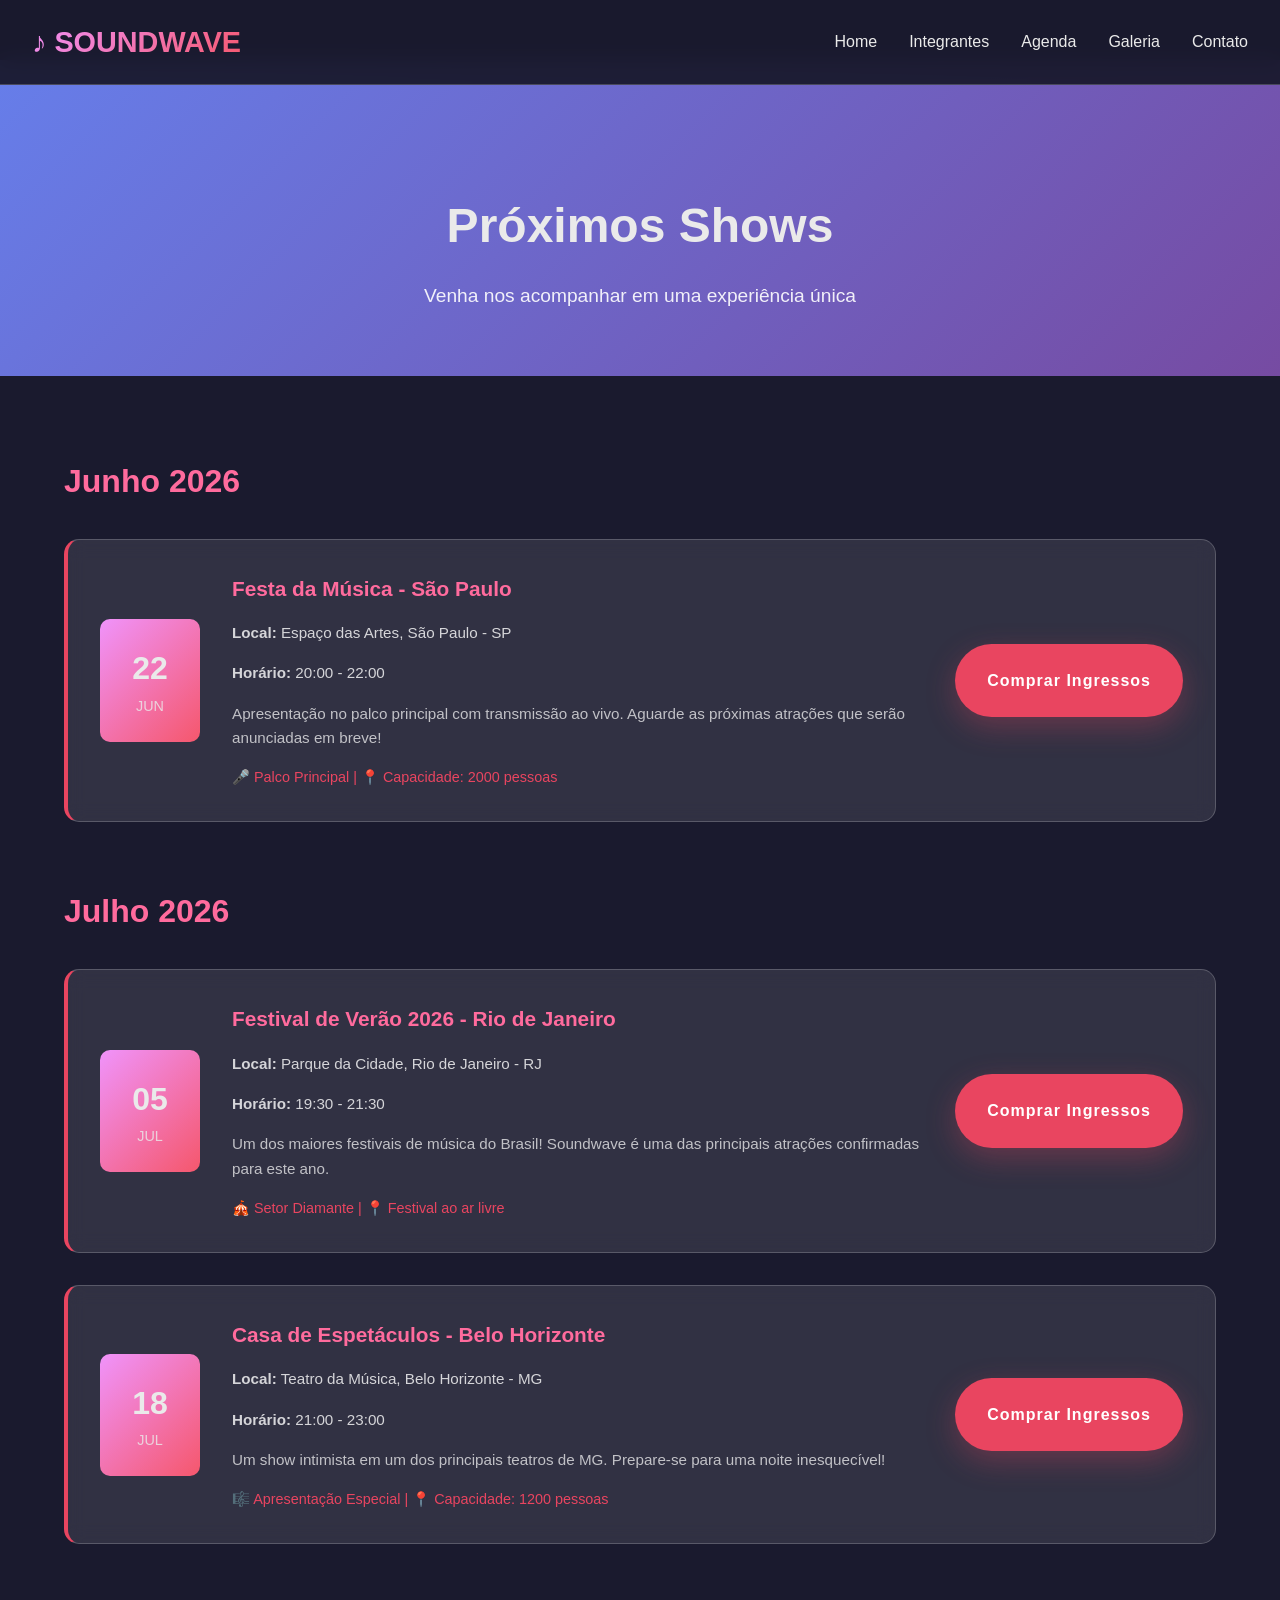
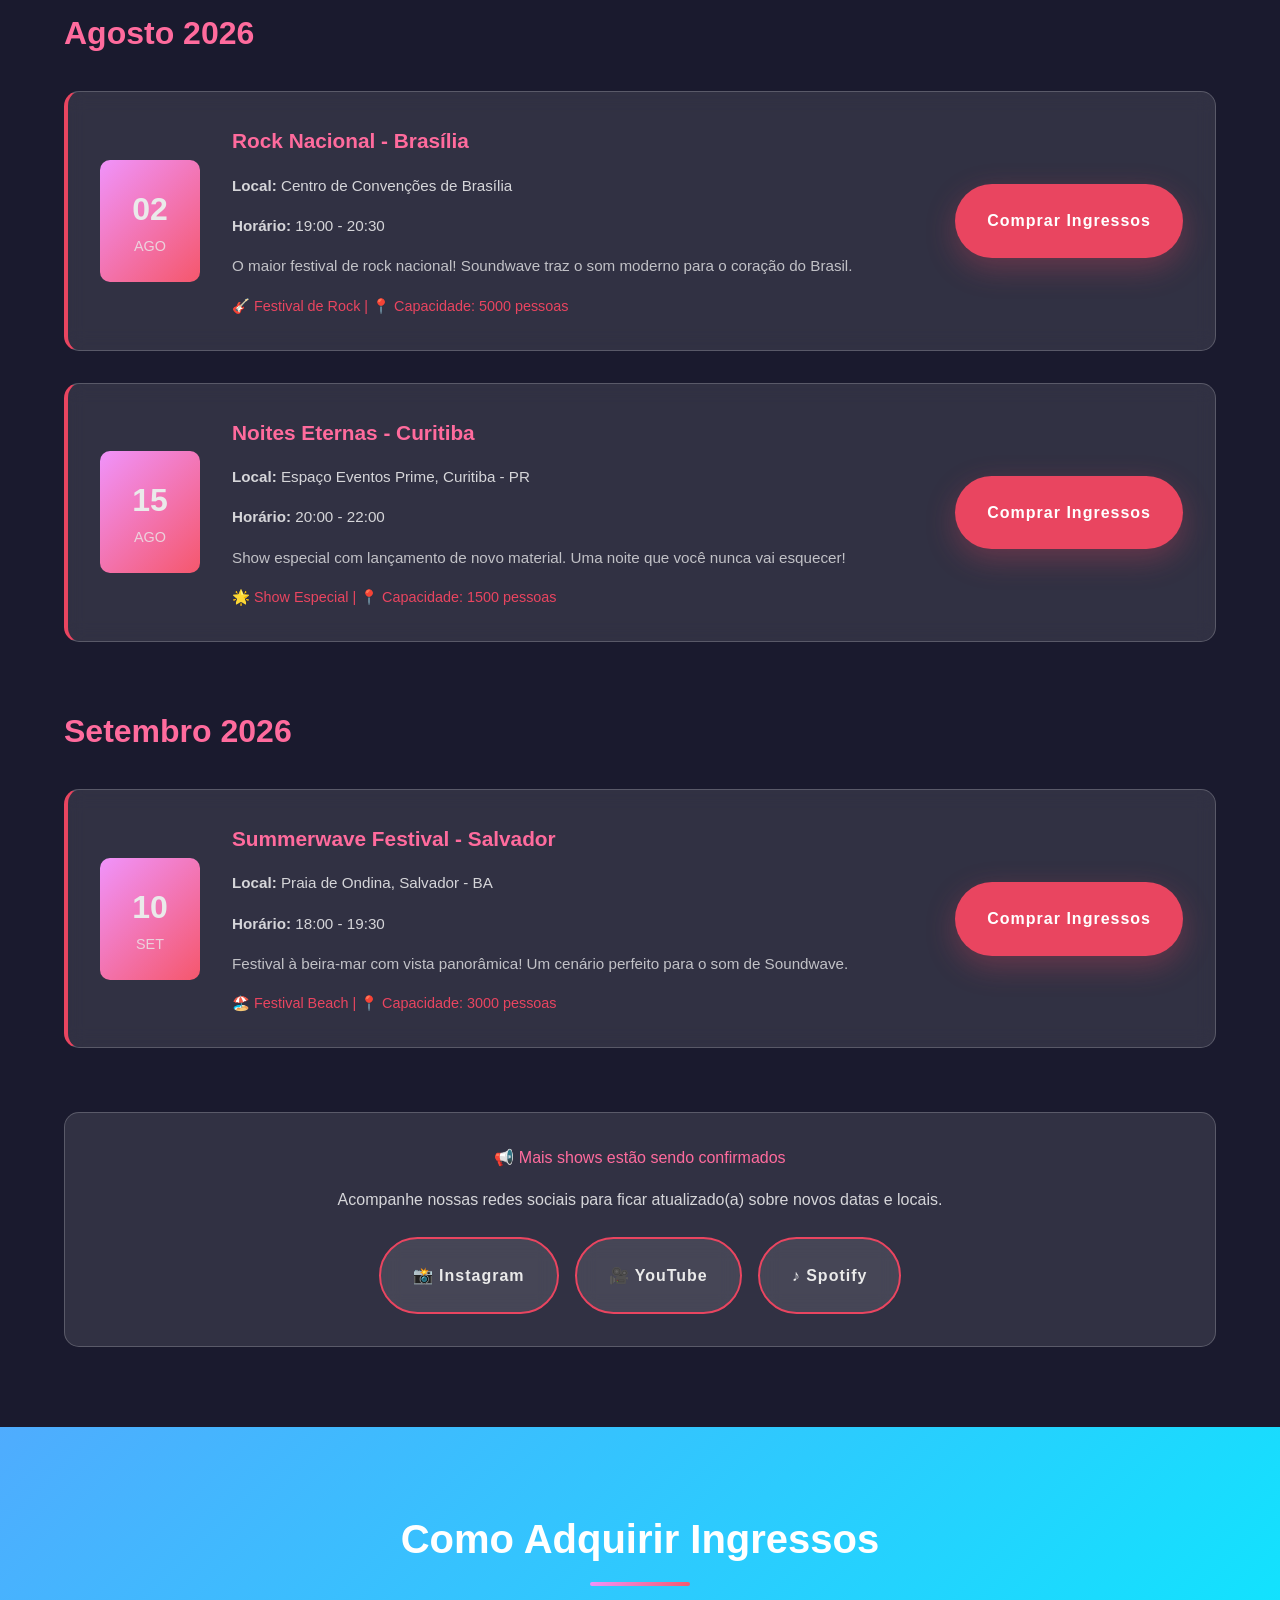
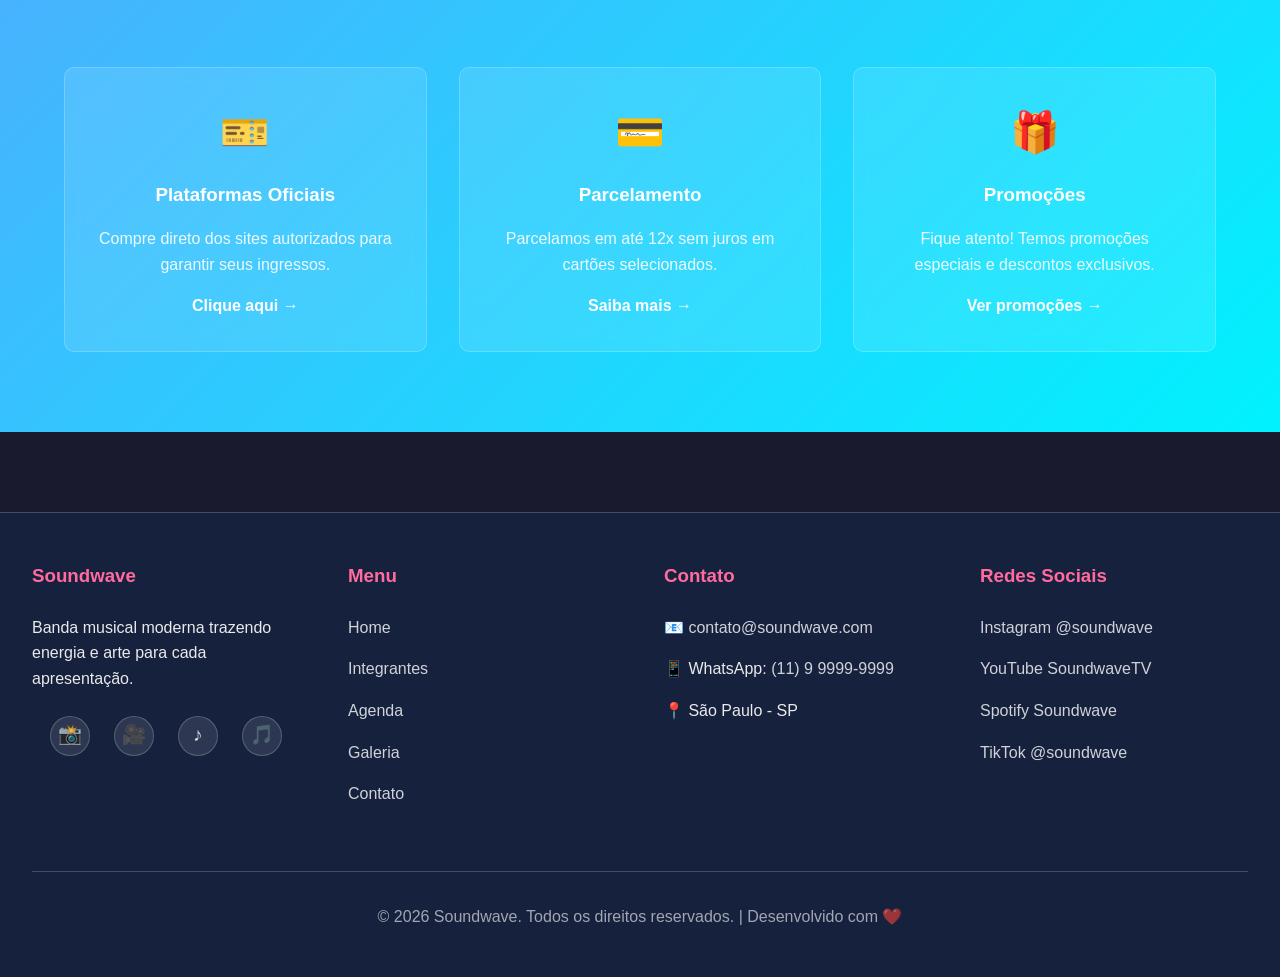
==== agenda.html @ 04a6c2c3 "Initial commit - Site Os Pampeiros" ====
<!DOCTYPE html>
<html lang="pt-BR">
<head>
  <meta charset="UTF-8">
  <meta name="viewport" content="width=device-width, initial-scale=1.0">
  <title>Agenda de Shows - Soundwave</title>
  <meta name="description" content="Confira todos os shows agendados de Soundwave. Datas, locais e ingressos disponíveis.">
  
  <link rel="stylesheet" href="css/style.css">
  <link rel="icon" type="image/x-icon" href="data:image/svg+xml,<svg xmlns='http://www.w3.org/2000/svg' viewBox='0 0 100 100'><text y='75' font-size='75'>🎵</text></svg>">
</head>
<body>
  <!-- HEADER E NAVEGAÇÃO -->
  <header>
    <div class="header-container">
      <a href="index.html" class="logo">♪ SOUNDWAVE</a>
      <button class="menu-toggle">
        <span></span>
        <span></span>
        <span></span>
      </button>
      <nav>
        <a href="index.html">Home</a>
        <a href="integrantes.html">Integrantes</a>
        <a href="agenda.html">Agenda</a>
        <a href="galeria.html">Galeria</a>
        <a href="contato.html">Contato</a>
      </nav>
    </div>
  </header>

  <!-- HERO AGENDA -->
  <section style="background: linear-gradient(135deg, #667eea 0%, #764ba2 100%); padding: 8rem 2rem 4rem; text-align: center; margin-top: 60px;">
    <div class="container">
      <h1 style="font-size: 3rem; margin-bottom: 1rem;">Próximos Shows</h1>
      <p style="font-size: 1.2rem; color: rgba(255, 255, 255, 0.9);">Venha nos acompanhar em uma experiência única</p>
    </div>
  </section>

  <!-- LISTA DE SHOWS -->
  <section style="padding: 5rem 2rem;">
    <div class="container">
      <!-- Junho -->
      <div style="margin-bottom: 4rem;">
        <h2 style="font-size: 2rem; color: var(--accent-light); margin-bottom: 2rem;">Junho 2026</h2>
        
        <div class="card event-card fade-in">
          <div class="event-date">
            <div class="day">22</div>
            <div class="month">JUN</div>
          </div>
          <div class="event-info">
            <h3>Festa da Música - São Paulo</h3>
            <p><strong>Local:</strong> Espaço das Artes, São Paulo - SP</p>
            <p><strong>Horário:</strong> 20:00 - 22:00</p>
            <p style="color: rgba(255, 255, 255, 0.7); font-size: 0.95rem;">Apresentação no palco principal com transmissão ao vivo. Aguarde as próximas atrações que serão anunciadas em breve!</p>
            <div class="event-location">
              🎤 Palco Principal | 📍 Capacidade: 2000 pessoas
            </div>
          </div>
          <a href="#" class="btn btn-primary">Comprar Ingressos</a>
        </div>
      </div>

      <!-- Julho -->
      <div style="margin-bottom: 4rem;">
        <h2 style="font-size: 2rem; color: var(--accent-light); margin-bottom: 2rem;">Julho 2026</h2>
        
        <div class="card event-card fade-in">
          <div class="event-date">
            <div class="day">05</div>
            <div class="month">JUL</div>
          </div>
          <div class="event-info">
            <h3>Festival de Verão 2026 - Rio de Janeiro</h3>
            <p><strong>Local:</strong> Parque da Cidade, Rio de Janeiro - RJ</p>
            <p><strong>Horário:</strong> 19:30 - 21:30</p>
            <p style="color: rgba(255, 255, 255, 0.7); font-size: 0.95rem;">Um dos maiores festivais de música do Brasil! Soundwave é uma das principais atrações confirmadas para este ano.</p>
            <div class="event-location">
              🎪 Setor Diamante | 📍 Festival ao ar livre
            </div>
          </div>
          <a href="#" class="btn btn-primary">Comprar Ingressos</a>
        </div>

        <div class="card event-card fade-in" style="margin-top: 1.5rem;">
          <div class="event-date">
            <div class="day">18</div>
            <div class="month">JUL</div>
          </div>
          <div class="event-info">
            <h3>Casa de Espetáculos - Belo Horizonte</h3>
            <p><strong>Local:</strong> Teatro da Música, Belo Horizonte - MG</p>
            <p><strong>Horário:</strong> 21:00 - 23:00</p>
            <p style="color: rgba(255, 255, 255, 0.7); font-size: 0.95rem;">Um show intimista em um dos principais teatros de MG. Prepare-se para uma noite inesquecível!</p>
            <div class="event-location">
              🎼 Apresentação Especial | 📍 Capacidade: 1200 pessoas
            </div>
          </div>
          <a href="#" class="btn btn-primary">Comprar Ingressos</a>
        </div>
      </div>

      <!-- Agosto -->
      <div style="margin-bottom: 4rem;">
        <h2 style="font-size: 2rem; color: var(--accent-light); margin-bottom: 2rem;">Agosto 2026</h2>
        
        <div class="card event-card fade-in">
          <div class="event-date">
            <div class="day">02</div>
            <div class="month">AGO</div>
          </div>
          <div class="event-info">
            <h3>Rock Nacional - Brasília</h3>
            <p><strong>Local:</strong> Centro de Convenções de Brasília</p>
            <p><strong>Horário:</strong> 19:00 - 20:30</p>
            <p style="color: rgba(255, 255, 255, 0.7); font-size: 0.95rem;">O maior festival de rock nacional! Soundwave traz o som moderno para o coração do Brasil.</p>
            <div class="event-location">
              🎸 Festival de Rock | 📍 Capacidade: 5000 pessoas
            </div>
          </div>
          <a href="#" class="btn btn-primary">Comprar Ingressos</a>
        </div>

        <div class="card event-card fade-in" style="margin-top: 1.5rem;">
          <div class="event-date">
            <div class="day">15</div>
            <div class="month">AGO</div>
          </div>
          <div class="event-info">
            <h3>Noites Eternas - Curitiba</h3>
            <p><strong>Local:</strong> Espaço Eventos Prime, Curitiba - PR</p>
            <p><strong>Horário:</strong> 20:00 - 22:00</p>
            <p style="color: rgba(255, 255, 255, 0.7); font-size: 0.95rem;">Show especial com lançamento de novo material. Uma noite que você nunca vai esquecer!</p>
            <div class="event-location">
              🌟 Show Especial | 📍 Capacidade: 1500 pessoas
            </div>
          </div>
          <a href="#" class="btn btn-primary">Comprar Ingressos</a>
        </div>
      </div>

      <!-- Setembro -->
      <div style="margin-bottom: 4rem;">
        <h2 style="font-size: 2rem; color: var(--accent-light); margin-bottom: 2rem;">Setembro 2026</h2>
        
        <div class="card event-card fade-in">
          <div class="event-date">
            <div class="day">10</div>
            <div class="month">SET</div>
          </div>
          <div class="event-info">
            <h3>Summerwave Festival - Salvador</h3>
            <p><strong>Local:</strong> Praia de Ondina, Salvador - BA</p>
            <p><strong>Horário:</strong> 18:00 - 19:30</p>
            <p style="color: rgba(255, 255, 255, 0.7); font-size: 0.95rem;">Festival à beira-mar com vista panorâmica! Um cenário perfeito para o som de Soundwave.</p>
            <div class="event-location">
              🏖️ Festival Beach | 📍 Capacidade: 3000 pessoas
            </div>
          </div>
          <a href="#" class="btn btn-primary">Comprar Ingressos</a>
        </div>
      </div>

      <!-- Observação -->
      <div style="background: var(--glass-bg); border: 1px solid var(--glass-border); border-radius: 15px; padding: 2rem; margin-top: 3rem; text-align: center;">
        <p style="color: var(--accent-light); margin-bottom: 1rem;">📢 Mais shows estão sendo confirmados</p>
        <p style="color: rgba(255, 255, 255, 0.8);">Acompanhe nossas redes sociais para ficar atualizado(a) sobre novos datas e locais.</p>
        <div style="margin-top: 1.5rem; display: flex; gap: 1rem; justify-content: center; flex-wrap: wrap;">
          <a href="#" class="btn btn-secondary">📸 Instagram</a>
          <a href="#" class="btn btn-secondary">🎥 YouTube</a>
          <a href="#" class="btn btn-secondary">♪ Spotify</a>
        </div>
      </div>
    </div>
  </section>

  <!-- SEÇÃO DE INGRESSO -->
  <section style="background: linear-gradient(135deg, #4facfe 0%, #00f2fe 100%); padding: 5rem 2rem;">
    <div class="container">
      <h2 class="section-title" style="color: white;">Como Adquirir Ingressos</h2>
      
      <div style="display: grid; grid-template-columns: repeat(auto-fit, minmax(250px, 1fr)); gap: 2rem; margin-top: 3rem;">
        <div style="background: rgba(255, 255, 255, 0.1); backdrop-filter: blur(10px); border-radius: 10px; padding: 2rem; text-align: center; border: 1px solid rgba(255, 255, 255, 0.2);">
          <div style="font-size: 2.5rem; margin-bottom: 1rem;">🎫</div>
          <h3 style="color: white; margin-bottom: 1rem;">Plataformas Oficiais</h3>
          <p style="color: rgba(255, 255, 255, 0.9); margin-bottom: 1rem;">Compre direto dos sites autorizados para garantir seus ingressos.</p>
          <a href="#" style="color: white; text-decoration: none; font-weight: 600;">Clique aqui →</a>
        </div>
        
        <div style="background: rgba(255, 255, 255, 0.1); backdrop-filter: blur(10px); border-radius: 10px; padding: 2rem; text-align: center; border: 1px solid rgba(255, 255, 255, 0.2);">
          <div style="font-size: 2.5rem; margin-bottom: 1rem;">💳</div>
          <h3 style="color: white; margin-bottom: 1rem;">Parcelamento</h3>
          <p style="color: rgba(255, 255, 255, 0.9); margin-bottom: 1rem;">Parcelamos em até 12x sem juros em cartões selecionados.</p>
          <a href="#" style="color: white; text-decoration: none; font-weight: 600;">Saiba mais →</a>
        </div>
        
        <div style="background: rgba(255, 255, 255, 0.1); backdrop-filter: blur(10px); border-radius: 10px; padding: 2rem; text-align: center; border: 1px solid rgba(255, 255, 255, 0.2);">
          <div style="font-size: 2.5rem; margin-bottom: 1rem;">🎁</div>
          <h3 style="color: white; margin-bottom: 1rem;">Promoções</h3>
          <p style="color: rgba(255, 255, 255, 0.9); margin-bottom: 1rem;">Fique atento! Temos promoções especiais e descontos exclusivos.</p>
          <a href="#" style="color: white; text-decoration: none; font-weight: 600;">Ver promoções →</a>
        </div>
      </div>
    </div>
  </section>

  <!-- RODAPÉ -->
  <footer>
    <div class="footer-content">
      <div class="footer-section">
        <h3>Soundwave</h3>
        <p>Banda musical moderna trazendo energia e arte para cada apresentação.</p>
        <div class="social-links" style="margin-top: 1.5rem;">
          <a href="#" title="Instagram">📸</a>
          <a href="#" title="YouTube">🎥</a>
          <a href="#" title="Spotify">♪</a>
          <a href="#" title="TikTok">🎵</a>
        </div>
      </div>
      
      <div class="footer-section">
        <h3>Menu</h3>
        <ul>
          <li><a href="index.html">Home</a></li>
          <li><a href="integrantes.html">Integrantes</a></li>
          <li><a href="agenda.html">Agenda</a></li>
          <li><a href="galeria.html">Galeria</a></li>
          <li><a href="contato.html">Contato</a></li>
        </ul>
      </div>
      
      <div class="footer-section">
        <h3>Contato</h3>
        <ul>
          <li>📧 <a href="mailto:contato@soundwave.com">contato@soundwave.com</a></li>
          <li>📱 WhatsApp: <a href="https://wa.me/5511999999999">(11) 9 9999-9999</a></li>
          <li>📍 São Paulo - SP</li>
        </ul>
      </div>
      
      <div class="footer-section">
        <h3>Redes Sociais</h3>
        <ul>
          <li><a href="#">Instagram @soundwave</a></li>
          <li><a href="#">YouTube SoundwaveTV</a></li>
          <li><a href="#">Spotify Soundwave</a></li>
          <li><a href="#">TikTok @soundwave</a></li>
        </ul>
      </div>
    </div>
    
    <div class="footer-bottom">
      <p>&copy; 2026 Soundwave. Todos os direitos reservados. | Desenvolvido com ❤️</p>
    </div>
  </footer>

  <!-- Botão Voltar ao Topo -->
  <button class="scroll-top">↑</button>

  <script src="js/script.js"></script>
</body>
</html>
---- css/style.css ----
/* ===================================
   VARIÁVEIS E ESTILOS GLOBAIS
   =================================== */

:root {
  /* Cores */
  --primary: #1a1a2e;
  --secondary: #16213e;
  --accent: #e94560;
  --accent-light: #ff6b9d;
  --text-light: #eaeaea;
  --text-dark: #1a1a2e;
  --glass-bg: rgba(255, 255, 255, 0.1);
  --glass-border: rgba(255, 255, 255, 0.2);
  --gradient-1: linear-gradient(135deg, #667eea 0%, #764ba2 100%);
  --gradient-2: linear-gradient(135deg, #f093fb 0%, #f5576c 100%);
  --gradient-3: linear-gradient(135deg, #4facfe 0%, #00f2fe 100%);
  
  /* Tipografia */
  --font-primary: 'Segoe UI', Tahoma, Geneva, Verdana, sans-serif;
  --font-secondary: 'Georgia', serif;
  
  /* Espaçamentos */
  --space-xs: 0.5rem;
  --space-sm: 1rem;
  --space-md: 1.5rem;
  --space-lg: 2rem;
  --space-xl: 3rem;
  --space-xxl: 5rem;
  
  /* Transições */
  --transition-fast: 0.2s ease;
  --transition-normal: 0.3s ease;
  --transition-slow: 0.5s ease;
}

* {
  margin: 0;
  padding: 0;
  box-sizing: border-box;
}

html {
  scroll-behavior: smooth;
}

body {
  font-family: var(--font-primary);
  background-color: var(--primary);
  color: var(--text-light);
  line-height: 1.6;
  overflow-x: hidden;
}

/* ===================================
   HEADER E NAVEGAÇÃO
   =================================== */

header {
  position: fixed;
  top: 0;
  left: 0;
  right: 0;
  z-index: 1000;
  background: rgba(26, 26, 46, 0.95);
  backdrop-filter: blur(10px);
  border-bottom: 1px solid var(--glass-border);
  padding: 1.2rem var(--space-lg);
  transition: all var(--transition-normal);
}

header.scrolled {
  background: rgba(26, 26, 46, 0.98);
  padding: 0.8rem var(--space-lg);
  box-shadow: 0 10px 40px rgba(0, 0, 0, 0.3);
}

.header-container {
  max-width: 1400px;
  margin: 0 auto;
  display: flex;
  justify-content: space-between;
  align-items: center;
}

.logo {
  font-size: 1.8rem;
  font-weight: bold;
  background: var(--gradient-2);
  -webkit-background-clip: text;
  -webkit-text-fill-color: transparent;
  background-clip: text;
  text-decoration: none;
  transition: transform var(--transition-normal);
}

.logo:hover {
  transform: scale(1.05);
}

nav {
  display: flex;
  gap: var(--space-lg);
}

nav a {
  color: var(--text-light);
  text-decoration: none;
  font-weight: 500;
  transition: color var(--transition-normal);
  position: relative;
}

nav a::after {
  content: '';
  position: absolute;
  bottom: -5px;
  left: 0;
  width: 0;
  height: 2px;
  background: var(--accent);
  transition: width var(--transition-normal);
}

nav a:hover::after {
  width: 100%;
}

nav a:hover {
  color: var(--accent-light);
}

/* Menu Mobile */
.menu-toggle {
  display: none;
  background: none;
  border: none;
  color: var(--text-light);
  font-size: 1.5rem;
  cursor: pointer;
  flex-direction: column;
  gap: 5px;
}

.menu-toggle span {
  width: 25px;
  height: 3px;
  background: var(--text-light);
  border-radius: 2px;
  transition: all var(--transition-fast);
}

.menu-toggle.active span:nth-child(1) {
  transform: rotate(45deg) translate(10px, 10px);
}

.menu-toggle.active span:nth-child(2) {
  opacity: 0;
}

.menu-toggle.active span:nth-child(3) {
  transform: rotate(-45deg) translate(7px, -7px);
}

/* ===================================
   SEÇÕES PRINCIPAIS
   =================================== */

section {
  padding: var(--space-xxl) var(--space-lg);
  max-width: 1400px;
  margin: 0 auto;
}

/* Hero */
.hero {
  height: 100vh;
  display: flex;
  flex-direction: column;
  justify-content: center;
  align-items: center;
  text-align: center;
  background: var(--gradient-1);
  background-attachment: fixed;
  position: relative;
  overflow: hidden;
  margin-top: 0;
  padding: 0;
}

.hero::before {
  content: '';
  position: absolute;
  top: 0;
  left: 0;
  right: 0;
  bottom: 0;
  background: rgba(26, 26, 46, 0.4);
  z-index: 1;
}

.hero-content {
  position: relative;
  z-index: 2;
  animation: fadeInUp 1s ease-out;
}

.hero h1 {
  font-size: clamp(3rem, 10vw, 5rem);
  font-weight: 900;
  margin-bottom: var(--space-md);
  letter-spacing: 2px;
  animation: slideDown 0.8s ease-out;
}

.hero p {
  font-size: clamp(1.2rem, 3vw, 1.8rem);
  margin-bottom: var(--space-xl);
  color: var(--text-light);
  animation: slideUp 0.8s ease-out 0.2s both;
  font-weight: 300;
  letter-spacing: 1px;
}

.hero-buttons {
  display: flex;
  gap: var(--space-md);
  justify-content: center;
  flex-wrap: wrap;
  animation: fadeIn 1s ease-out 0.4s both;
}

.btn {
  padding: var(--space-md) var(--space-lg);
  border: none;
  border-radius: 50px;
  font-size: 1rem;
  font-weight: 600;
  cursor: pointer;
  transition: all var(--transition-normal);
  text-decoration: none;
  display: inline-block;
  letter-spacing: 1px;
  position: relative;
  overflow: hidden;
}

.btn-primary {
  background: var(--accent);
  color: white;
  box-shadow: 0 10px 30px rgba(233, 69, 96, 0.3);
}

.btn-primary:hover {
  background: var(--accent-light);
  transform: translateY(-3px);
  box-shadow: 0 15px 40px rgba(233, 69, 96, 0.4);
}

.btn-secondary {
  background: rgba(255, 255, 255, 0.1);
  color: var(--text-light);
  border: 2px solid var(--accent);
  backdrop-filter: blur(10px);
}

.btn-secondary:hover {
  background: var(--accent);
  color: white;
  transform: translateY(-3px);
}

.btn-ghost {
  background: transparent;
  color: var(--text-light);
  border: 2px solid var(--text-light);
}

.btn-ghost:hover {
  background: var(--text-light);
  color: var(--primary);
}

/* Scroll Down Indicator */
.scroll-indicator {
  position: absolute;
  bottom: 30px;
  left: 50%;
  transform: translateX(-50%);
  animation: bounce 2s infinite;
}

.scroll-indicator svg {
  width: 24px;
  height: 24px;
  stroke: var(--text-light);
  fill: none;
}

@keyframes bounce {
  0%, 20%, 50%, 80%, 100% {
    transform: translateX(-50%) translateY(0);
  }
  40% {
    transform: translateX(-50%) translateY(-10px);
  }
  60% {
    transform: translateX(-50%) translateY(-5px);
  }
}

/* ===================================
   CARDS E COMPONENTES
   =================================== */

.card {
  background: var(--glass-bg);
  backdrop-filter: blur(10px);
  border: 1px solid var(--glass-border);
  border-radius: 15px;
  padding: var(--space-lg);
  transition: all var(--transition-normal);
  animation: fadeInUp 0.6s ease-out;
}

.card:hover {
  transform: translateY(-10px);
  background: rgba(255, 255, 255, 0.15);
  border-color: var(--accent);
  box-shadow: 0 20px 50px rgba(233, 69, 96, 0.2);
}

.card-image {
  width: 100%;
  height: 250px;
  background: linear-gradient(135deg, #667eea 0%, #764ba2 100%);
  border-radius: 10px;
  margin-bottom: var(--space-md);
  display: flex;
  align-items: center;
  justify-content: center;
  color: rgba(255, 255, 255, 0.5);
  font-size: 3rem;
}

.card h3 {
  font-size: 1.3rem;
  margin-bottom: var(--space-sm);
  color: var(--accent-light);
}

.card p {
  color: rgba(255, 255, 255, 0.8);
  font-size: 0.95rem;
}

/* Grid */
.grid {
  display: grid;
  grid-template-columns: repeat(auto-fit, minmax(300px, 1fr));
  gap: var(--space-lg);
  margin-top: var(--space-xl);
}

/* ===================================
   SEÇÕES ESPECÍFICAS
   =================================== */

.section-title {
  font-size: 2.5rem;
  font-weight: bold;
  text-align: center;
  margin-bottom: var(--space-xl);
  position: relative;
  display: inline-block;
  width: 100%;
}

.section-title::after {
  content: '';
  position: absolute;
  bottom: -15px;
  left: 50%;
  transform: translateX(-50%);
  width: 100px;
  height: 4px;
  background: var(--gradient-2);
  border-radius: 2px;
}

.section-subtitle {
  color: var(--accent);
  font-size: 0.9rem;
  letter-spacing: 2px;
  text-transform: uppercase;
  margin-bottom: var(--space-md);
  text-align: center;
}

/* Integrantes */
.member-card {
  text-align: center;
}

.member-image {
  width: 200px;
  height: 250px;
  background: var(--gradient-2);
  border-radius: 10px;
  margin: 0 auto var(--space-md);
  display: flex;
  align-items: center;
  justify-content: center;
  color: rgba(255, 255, 255, 0.3);
  font-size: 4rem;
  overflow: hidden;
  transition: transform var(--transition-normal);
}

.member-card:hover .member-image {
  transform: scale(1.05);
}

.member-name {
  font-size: 1.5rem;
  color: var(--accent-light);
  margin-bottom: var(--space-sm);
}

.member-instrument {
  color: var(--accent);
  font-size: 0.9rem;
  text-transform: uppercase;
  letter-spacing: 1px;
  margin-bottom: var(--space-md);
}

.member-bio {
  color: rgba(255, 255, 255, 0.8);
  font-size: 0.95rem;
  line-height: 1.6;
  margin-bottom: var(--space-md);
}

.social-links {
  display: flex;
  gap: var(--space-md);
  justify-content: center;
}

.social-links a {
  width: 40px;
  height: 40px;
  background: var(--glass-bg);
  border: 1px solid var(--glass-border);
  border-radius: 50%;
  display: flex;
  align-items: center;
  justify-content: center;
  color: var(--accent-light);
  text-decoration: none;
  transition: all var(--transition-normal);
  font-size: 1.2rem;
}

.social-links a:hover {
  background: var(--accent);
  border-color: var(--accent);
  transform: translateY(-5px);
}

/* Agenda */
.event-card {
  display: flex;
  gap: var(--space-lg);
  align-items: center;
  border-left: 4px solid var(--accent);
  padding-left: var(--space-lg);
  margin-bottom: var(--space-lg);
}

.event-date {
  background: var(--gradient-2);
  padding: var(--space-md);
  border-radius: 10px;
  text-align: center;
  min-width: 100px;
}

.event-date .day {
  font-size: 2rem;
  font-weight: bold;
}

.event-date .month {
  font-size: 0.9rem;
  text-transform: uppercase;
  opacity: 0.8;
}

.event-info {
  flex: 1;
}

.event-info h3 {
  color: var(--accent-light);
  margin-bottom: var(--space-sm);
}

.event-info p {
  color: rgba(255, 255, 255, 0.8);
  margin-bottom: var(--space-sm);
}

.event-location {
  display: flex;
  align-items: center;
  gap: var(--space-sm);
  color: var(--accent);
  font-size: 0.9rem;
}

/* Galeria */
.gallery-grid {
  display: grid;
  grid-template-columns: repeat(auto-fit, minmax(250px, 1fr));
  gap: var(--space-md);
  margin-top: var(--space-xl);
}

.gallery-item {
  aspect-ratio: 1;
  background: linear-gradient(135deg, #667eea 0%, #764ba2 100%);
  border-radius: 10px;
  cursor: pointer;
  overflow: hidden;
  position: relative;
  transition: all var(--transition-normal);
  display: flex;
  align-items: center;
  justify-content: center;
  color: rgba(255, 255, 255, 0.4);
  font-size: 3rem;
}

.gallery-item:hover {
  transform: scale(1.05);
  box-shadow: 0 15px 40px rgba(233, 69, 96, 0.3);
}

.gallery-item::after {
  content: '🔍';
  position: absolute;
  font-size: 2rem;
  opacity: 0;
  transition: opacity var(--transition-normal);
}

.gallery-item:hover::after {
  opacity: 1;
}

/* Formulário */
.form-group {
  margin-bottom: var(--space-lg);
}

.form-group label {
  display: block;
  margin-bottom: var(--space-sm);
  color: var(--accent-light);
  font-weight: 500;
}

.form-group input,
.form-group textarea {
  width: 100%;
  padding: var(--space-md);
  background: var(--glass-bg);
  border: 1px solid var(--glass-border);
  border-radius: 8px;
  color: var(--text-light);
  font-family: var(--font-primary);
  transition: all var(--transition-normal);
  resize: vertical;
}

.form-group input:focus,
.form-group textarea:focus {
  outline: none;
  background: rgba(255, 255, 255, 0.15);
  border-color: var(--accent);
  box-shadow: 0 0 20px rgba(233, 69, 96, 0.2);
}

.form-group textarea {
  min-height: 150px;
}

.contact-info {
  display: grid;
  grid-template-columns: repeat(auto-fit, minmax(250px, 1fr));
  gap: var(--space-lg);
  margin-bottom: var(--space-xl);
}

.contact-item {
  background: var(--glass-bg);
  border: 1px solid var(--glass-border);
  padding: var(--space-lg);
  border-radius: 10px;
  text-align: center;
}

.contact-item-icon {
  font-size: 2.5rem;
  margin-bottom: var(--space-md);
}

.contact-item h3 {
  color: var(--accent-light);
  margin-bottom: var(--space-sm);
}

.contact-item a {
  color: var(--accent);
  text-decoration: none;
  transition: color var(--transition-normal);
}

.contact-item a:hover {
  color: var(--accent-light);
}

/* Rodapé */
footer {
  background: var(--secondary);
  border-top: 1px solid var(--glass-border);
  padding: var(--space-xl) var(--space-lg);
  margin-top: var(--space-xxl);
}

.footer-content {
  max-width: 1400px;
  margin: 0 auto;
  display: grid;
  grid-template-columns: repeat(auto-fit, minmax(250px, 1fr));
  gap: var(--space-xl);
  margin-bottom: var(--space-xl);
}

.footer-section h3 {
  color: var(--accent-light);
  margin-bottom: var(--space-md);
}

.footer-section ul {
  list-style: none;
}

.footer-section ul li {
  margin-bottom: var(--space-sm);
}

.footer-section a {
  color: rgba(255, 255, 255, 0.8);
  text-decoration: none;
  transition: color var(--transition-normal);
}

.footer-section a:hover {
  color: var(--accent);
}

.footer-bottom {
  text-align: center;
  padding-top: var(--space-lg);
  border-top: 1px solid var(--glass-border);
  color: rgba(255, 255, 255, 0.6);
}

/* ===================================
   ANIMAÇÕES
   =================================== */

@keyframes fadeIn {
  from {
    opacity: 0;
  }
  to {
    opacity: 1;
  }
}

@keyframes fadeInUp {
  from {
    opacity: 0;
    transform: translateY(30px);
  }
  to {
    opacity: 1;
    transform: translateY(0);
  }
}

@keyframes slideDown {
  from {
    opacity: 0;
    transform: translateY(-30px);
  }
  to {
    opacity: 1;
    transform: translateY(0);
  }
}

@keyframes slideUp {
  from {
    opacity: 0;
    transform: translateY(30px);
  }
  to {
    opacity: 1;
    transform: translateY(0);
  }
}

/* Animação ao rolar */
.fade-in {
  animation: fadeInUp 0.6s ease-out forwards;
  opacity: 0;
}

/* ===================================
   RESPONSIVIDADE
   =================================== */

@media (max-width: 768px) {
  :root {
    --space-xl: 2rem;
    --space-xxl: 3rem;
  }

  header {
    padding: 1rem var(--space-md);
  }

  .menu-toggle {
    display: flex;
  }

  nav {
    position: fixed;
    top: 60px;
    left: 0;
    right: 0;
    flex-direction: column;
    background: rgba(26, 26, 46, 0.98);
    backdrop-filter: blur(10px);
    padding: var(--space-lg);
    gap: var(--space-md);
    max-height: 0;
    overflow: hidden;
    transition: max-height var(--transition-normal);
  }

  nav.active {
    max-height: 500px;
  }

  nav a {
    padding: var(--space-md) 0;
    border-bottom: 1px solid var(--glass-border);
  }

  nav a::after {
    display: none;
  }

  section {
    padding: var(--space-xl) var(--space-md);
  }

  .hero h1 {
    letter-spacing: 1px;
  }

  .hero-buttons {
    flex-direction: column;
    align-items: center;
  }

  .btn {
    width: 100%;
    max-width: 300px;
  }

  .section-title {
    font-size: 1.8rem;
  }

  .grid {
    grid-template-columns: 1fr;
  }

  .event-card {
    flex-direction: column;
    border-left: none;
    border-top: 4px solid var(--accent);
    padding-left: 0;
    padding-top: var(--space-lg);
  }

  .event-date {
    width: 100%;
  }

  .gallery-grid {
    grid-template-columns: repeat(2, 1fr);
    gap: var(--space-sm);
  }

  .footer-content {
    grid-template-columns: 1fr;
  }

  .member-card .social-links {
    flex-wrap: wrap;
  }
}

@media (max-width: 480px) {
  :root {
    --space-lg: 1.2rem;
    --space-md: 1rem;
  }

  .hero h1 {
    font-size: 2rem;
  }

  .hero p {
    font-size: 1rem;
  }

  .section-title {
    font-size: 1.5rem;
  }

  .card {
    padding: var(--space-md);
  }

  .gallery-grid {
    grid-template-columns: 1fr;
  }

  .contact-info {
    grid-template-columns: 1fr;
  }

  .header-container {
    padding: 0;
  }

  nav {
    top: 50px;
  }
}

/* ===================================
   UTILITÁRIOS
   =================================== */

.container {
  max-width: 1400px;
  margin: 0 auto;
  padding: 0 var(--space-lg);
}

.text-center {
  text-align: center;
}

.mt {
  margin-top: var(--space-xl);
}

.hidden {
  display: none !important;
}

.scroll-top {
  position: fixed;
  bottom: 30px;
  right: 30px;
  width: 50px;
  height: 50px;
  background: var(--accent);
  border: none;
  border-radius: 50%;
  color: white;
  font-size: 1.5rem;
  cursor: pointer;
  display: none;
  align-items: center;
  justify-content: center;
  z-index: 900;
  transition: all var(--transition-normal);
}

.scroll-top.visible {
  display: flex;
}

.scroll-top:hover {
  background: var(--accent-light);
  transform: translateY(-5px);
}
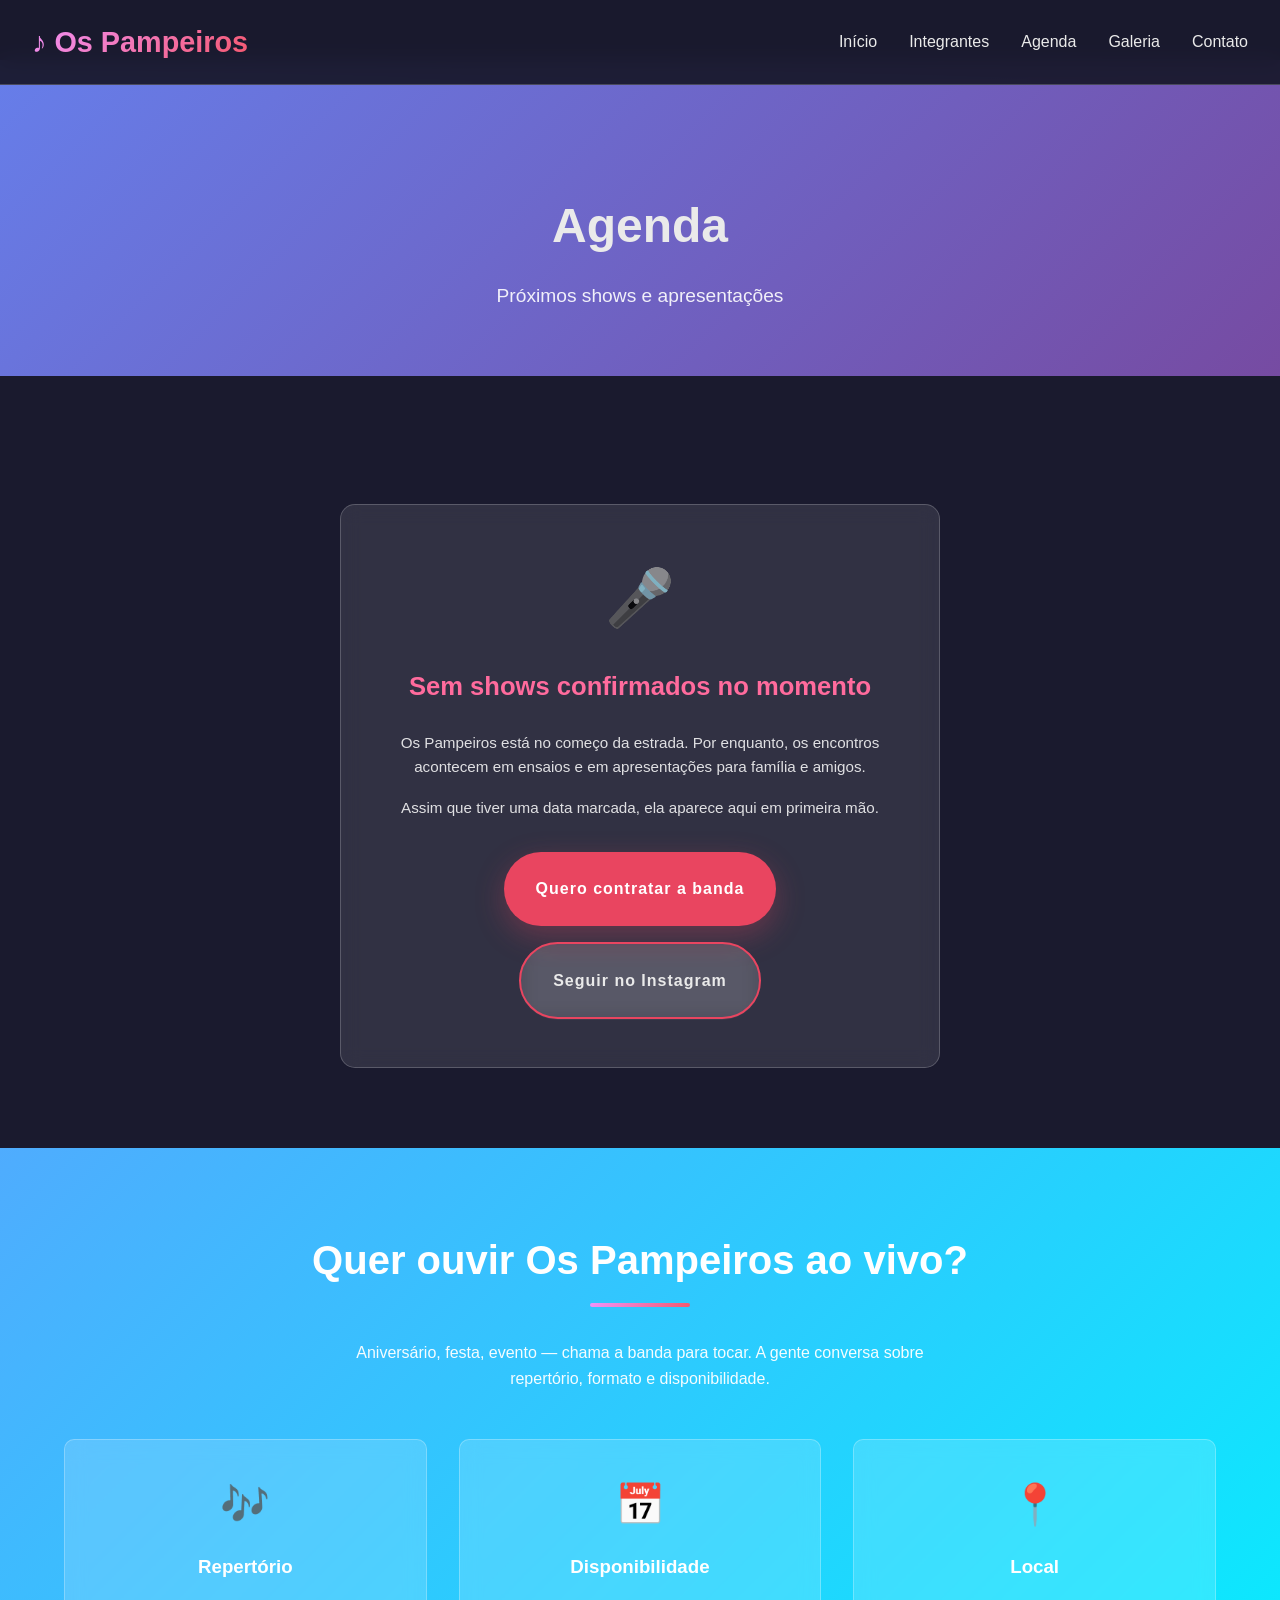
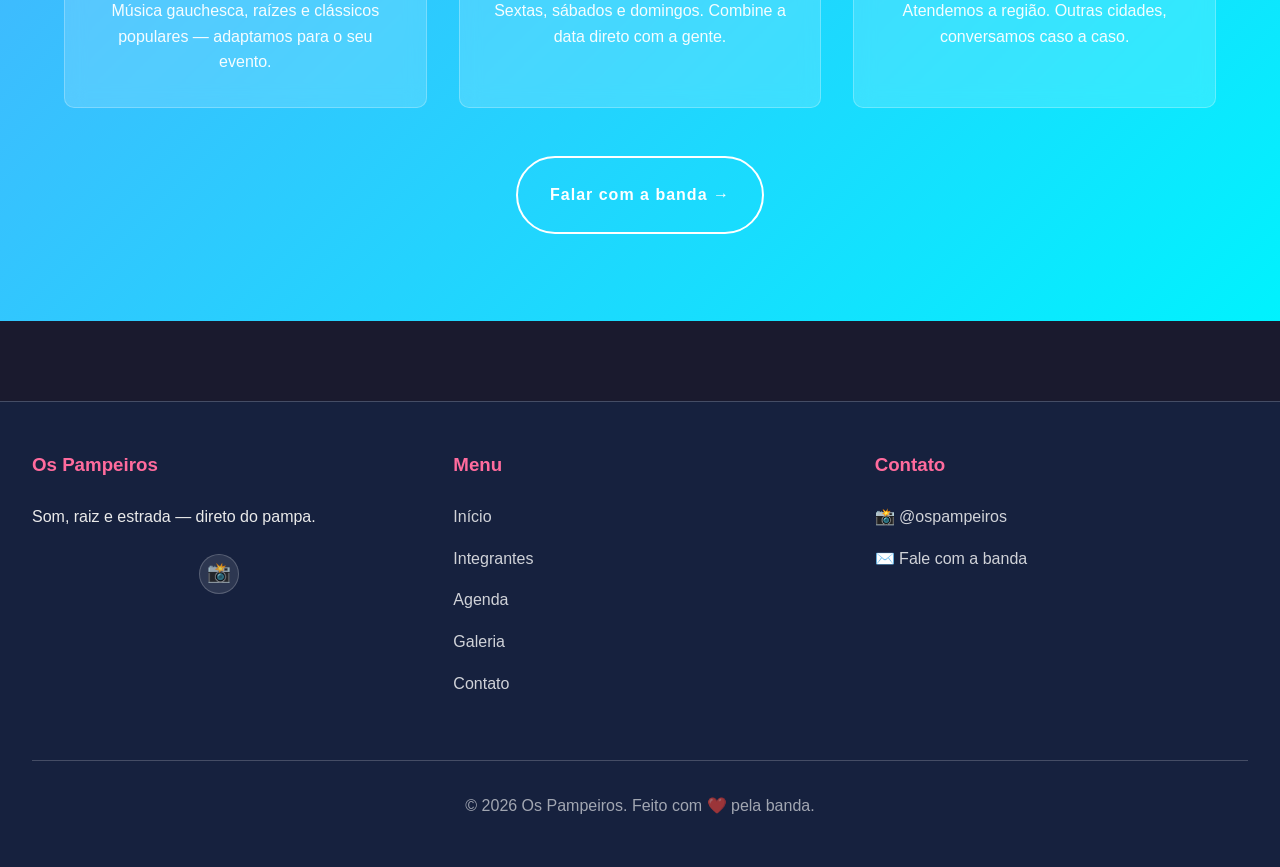
==== commit c9be3c71: "Site Os Pampeiros - novo visual com slideshow e fotos" ====
--- a/agenda.html
+++ b/agenda.html
@@ -3,24 +3,24 @@
 <head>
   <meta charset="UTF-8">
   <meta name="viewport" content="width=device-width, initial-scale=1.0">
-  <title>Agenda de Shows - Soundwave</title>
-  <meta name="description" content="Confira todos os shows agendados de Soundwave. Datas, locais e ingressos disponíveis.">
-  
+  <title>Agenda - Os Pampeiros</title>
+  <meta name="description" content="Agenda de shows e apresentações de Os Pampeiros. Quer contratar a banda? Entre em contato.">
+
   <link rel="stylesheet" href="css/style.css">
   <link rel="icon" type="image/x-icon" href="data:image/svg+xml,<svg xmlns='http://www.w3.org/2000/svg' viewBox='0 0 100 100'><text y='75' font-size='75'>🎵</text></svg>">
 </head>
 <body>
-  <!-- HEADER E NAVEGAÇÃO -->
+  <!-- HEADER -->
   <header>
     <div class="header-container">
-      <a href="index.html" class="logo">♪ SOUNDWAVE</a>
-      <button class="menu-toggle">
+      <a href="index.html" class="logo">♪ Os Pampeiros</a>
+      <button class="menu-toggle" aria-label="Abrir menu">
         <span></span>
         <span></span>
         <span></span>
       </button>
       <nav>
-        <a href="index.html">Home</a>
+        <a href="index.html">Início</a>
         <a href="integrantes.html">Integrantes</a>
         <a href="agenda.html">Agenda</a>
         <a href="galeria.html">Galeria</a>
@@ -30,177 +30,65 @@
   </header>
 
   <!-- HERO AGENDA -->
-  <section style="background: linear-gradient(135deg, #667eea 0%, #764ba2 100%); padding: 8rem 2rem 4rem; text-align: center; margin-top: 60px;">
+  <section style="background: linear-gradient(135deg, #667eea 0%, #764ba2 100%); padding: 8rem 2rem 4rem; text-align: center; margin-top: 60px; max-width: 100%; margin-left: 0; margin-right: 0;">
     <div class="container">
-      <h1 style="font-size: 3rem; margin-bottom: 1rem;">Próximos Shows</h1>
-      <p style="font-size: 1.2rem; color: rgba(255, 255, 255, 0.9);">Venha nos acompanhar em uma experiência única</p>
+      <h1 style="font-size: 3rem; margin-bottom: 1rem;">Agenda</h1>
+      <p style="font-size: 1.2rem; color: rgba(255, 255, 255, 0.9);">Próximos shows e apresentações</p>
     </div>
   </section>
 
-  <!-- LISTA DE SHOWS -->
+  <!-- LISTA DE SHOWS - EM BREVE -->
   <section style="padding: 5rem 2rem;">
     <div class="container">
-      <!-- Junho -->
-      <div style="margin-bottom: 4rem;">
-        <h2 style="font-size: 2rem; color: var(--accent-light); margin-bottom: 2rem;">Junho 2026</h2>
-        
-        <div class="card event-card fade-in">
-          <div class="event-date">
-            <div class="day">22</div>
-            <div class="month">JUN</div>
-          </div>
-          <div class="event-info">
-            <h3>Festa da Música - São Paulo</h3>
-            <p><strong>Local:</strong> Espaço das Artes, São Paulo - SP</p>
-            <p><strong>Horário:</strong> 20:00 - 22:00</p>
-            <p style="color: rgba(255, 255, 255, 0.7); font-size: 0.95rem;">Apresentação no palco principal com transmissão ao vivo. Aguarde as próximas atrações que serão anunciadas em breve!</p>
-            <div class="event-location">
-              🎤 Palco Principal | 📍 Capacidade: 2000 pessoas
-            </div>
-          </div>
-          <a href="#" class="btn btn-primary">Comprar Ingressos</a>
-        </div>
-      </div>
-
-      <!-- Julho -->
-      <div style="margin-bottom: 4rem;">
-        <h2 style="font-size: 2rem; color: var(--accent-light); margin-bottom: 2rem;">Julho 2026</h2>
-        
-        <div class="card event-card fade-in">
-          <div class="event-date">
-            <div class="day">05</div>
-            <div class="month">JUL</div>
-          </div>
-          <div class="event-info">
-            <h3>Festival de Verão 2026 - Rio de Janeiro</h3>
-            <p><strong>Local:</strong> Parque da Cidade, Rio de Janeiro - RJ</p>
-            <p><strong>Horário:</strong> 19:30 - 21:30</p>
-            <p style="color: rgba(255, 255, 255, 0.7); font-size: 0.95rem;">Um dos maiores festivais de música do Brasil! Soundwave é uma das principais atrações confirmadas para este ano.</p>
-            <div class="event-location">
-              🎪 Setor Diamante | 📍 Festival ao ar livre
-            </div>
-          </div>
-          <a href="#" class="btn btn-primary">Comprar Ingressos</a>
-        </div>
-
-        <div class="card event-card fade-in" style="margin-top: 1.5rem;">
-          <div class="event-date">
-            <div class="day">18</div>
-            <div class="month">JUL</div>
-          </div>
-          <div class="event-info">
-            <h3>Casa de Espetáculos - Belo Horizonte</h3>
-            <p><strong>Local:</strong> Teatro da Música, Belo Horizonte - MG</p>
-            <p><strong>Horário:</strong> 21:00 - 23:00</p>
-            <p style="color: rgba(255, 255, 255, 0.7); font-size: 0.95rem;">Um show intimista em um dos principais teatros de MG. Prepare-se para uma noite inesquecível!</p>
-            <div class="event-location">
-              🎼 Apresentação Especial | 📍 Capacidade: 1200 pessoas
-            </div>
-          </div>
-          <a href="#" class="btn btn-primary">Comprar Ingressos</a>
-        </div>
-      </div>
-
-      <!-- Agosto -->
-      <div style="margin-bottom: 4rem;">
-        <h2 style="font-size: 2rem; color: var(--accent-light); margin-bottom: 2rem;">Agosto 2026</h2>
-        
-        <div class="card event-card fade-in">
-          <div class="event-date">
-            <div class="day">02</div>
-            <div class="month">AGO</div>
-          </div>
-          <div class="event-info">
-            <h3>Rock Nacional - Brasília</h3>
-            <p><strong>Local:</strong> Centro de Convenções de Brasília</p>
-            <p><strong>Horário:</strong> 19:00 - 20:30</p>
-            <p style="color: rgba(255, 255, 255, 0.7); font-size: 0.95rem;">O maior festival de rock nacional! Soundwave traz o som moderno para o coração do Brasil.</p>
-            <div class="event-location">
-              🎸 Festival de Rock | 📍 Capacidade: 5000 pessoas
-            </div>
-          </div>
-          <a href="#" class="btn btn-primary">Comprar Ingressos</a>
-        </div>
-
-        <div class="card event-card fade-in" style="margin-top: 1.5rem;">
-          <div class="event-date">
-            <div class="day">15</div>
-            <div class="month">AGO</div>
-          </div>
-          <div class="event-info">
-            <h3>Noites Eternas - Curitiba</h3>
-            <p><strong>Local:</strong> Espaço Eventos Prime, Curitiba - PR</p>
-            <p><strong>Horário:</strong> 20:00 - 22:00</p>
-            <p style="color: rgba(255, 255, 255, 0.7); font-size: 0.95rem;">Show especial com lançamento de novo material. Uma noite que você nunca vai esquecer!</p>
-            <div class="event-location">
-              🌟 Show Especial | 📍 Capacidade: 1500 pessoas
-            </div>
-          </div>
-          <a href="#" class="btn btn-primary">Comprar Ingressos</a>
-        </div>
-      </div>
-
-      <!-- Setembro -->
-      <div style="margin-bottom: 4rem;">
-        <h2 style="font-size: 2rem; color: var(--accent-light); margin-bottom: 2rem;">Setembro 2026</h2>
-        
-        <div class="card event-card fade-in">
-          <div class="event-date">
-            <div class="day">10</div>
-            <div class="month">SET</div>
-          </div>
-          <div class="event-info">
-            <h3>Summerwave Festival - Salvador</h3>
-            <p><strong>Local:</strong> Praia de Ondina, Salvador - BA</p>
-            <p><strong>Horário:</strong> 18:00 - 19:30</p>
-            <p style="color: rgba(255, 255, 255, 0.7); font-size: 0.95rem;">Festival à beira-mar com vista panorâmica! Um cenário perfeito para o som de Soundwave.</p>
-            <div class="event-location">
-              🏖️ Festival Beach | 📍 Capacidade: 3000 pessoas
-            </div>
-          </div>
-          <a href="#" class="btn btn-primary">Comprar Ingressos</a>
-        </div>
-      </div>
-
-      <!-- Observação -->
-      <div style="background: var(--glass-bg); border: 1px solid var(--glass-border); border-radius: 15px; padding: 2rem; margin-top: 3rem; text-align: center;">
-        <p style="color: var(--accent-light); margin-bottom: 1rem;">📢 Mais shows estão sendo confirmados</p>
-        <p style="color: rgba(255, 255, 255, 0.8);">Acompanhe nossas redes sociais para ficar atualizado(a) sobre novos datas e locais.</p>
-        <div style="margin-top: 1.5rem; display: flex; gap: 1rem; justify-content: center; flex-wrap: wrap;">
-          <a href="#" class="btn btn-secondary">📸 Instagram</a>
-          <a href="#" class="btn btn-secondary">🎥 YouTube</a>
-          <a href="#" class="btn btn-secondary">♪ Spotify</a>
+      <div class="empty-state card fade-in">
+        <div class="empty-state-icon">🎤</div>
+        <h3>Sem shows confirmados no momento</h3>
+        <p>
+          Os Pampeiros está no começo da estrada. Por enquanto, os encontros
+          acontecem em ensaios e em apresentações para família e amigos.
+        </p>
+        <p>
+          Assim que tiver uma data marcada, ela aparece aqui em primeira mão.
+        </p>
+        <div style="margin-top: 2rem; display: flex; gap: 1rem; justify-content: center; flex-wrap: wrap;">
+          <a href="contato.html" class="btn btn-primary">Quero contratar a banda</a>
+          <a href="https://instagram.com/ospampeiros" target="_blank" rel="noopener" class="btn btn-secondary">Seguir no Instagram</a>
         </div>
       </div>
     </div>
   </section>
 
-  <!-- SEÇÃO DE INGRESSO -->
-  <section style="background: linear-gradient(135deg, #4facfe 0%, #00f2fe 100%); padding: 5rem 2rem;">
+  <!-- COMO CONTRATAR -->
+  <section style="background: linear-gradient(135deg, #4facfe 0%, #00f2fe 100%); padding: 5rem 2rem; max-width: 100%; margin: 0;">
     <div class="container">
-      <h2 class="section-title" style="color: white;">Como Adquirir Ingressos</h2>
-      
-      <div style="display: grid; grid-template-columns: repeat(auto-fit, minmax(250px, 1fr)); gap: 2rem; margin-top: 3rem;">
-        <div style="background: rgba(255, 255, 255, 0.1); backdrop-filter: blur(10px); border-radius: 10px; padding: 2rem; text-align: center; border: 1px solid rgba(255, 255, 255, 0.2);">
-          <div style="font-size: 2.5rem; margin-bottom: 1rem;">🎫</div>
-          <h3 style="color: white; margin-bottom: 1rem;">Plataformas Oficiais</h3>
-          <p style="color: rgba(255, 255, 255, 0.9); margin-bottom: 1rem;">Compre direto dos sites autorizados para garantir seus ingressos.</p>
-          <a href="#" style="color: white; text-decoration: none; font-weight: 600;">Clique aqui →</a>
+      <h2 class="section-title" style="color: white;">Quer ouvir Os Pampeiros ao vivo?</h2>
+      <p style="text-align: center; color: rgba(255, 255, 255, 0.95); max-width: 600px; margin: 0 auto 3rem;">
+        Aniversário, festa, evento — chama a banda para tocar.
+        A gente conversa sobre repertório, formato e disponibilidade.
+      </p>
+
+      <div style="display: grid; grid-template-columns: repeat(auto-fit, minmax(250px, 1fr)); gap: 2rem;">
+        <div style="background: rgba(255, 255, 255, 0.15); backdrop-filter: blur(10px); border-radius: 10px; padding: 2rem; text-align: center; border: 1px solid rgba(255, 255, 255, 0.25);">
+          <div style="font-size: 2.5rem; margin-bottom: 1rem;">🎶</div>
+          <h3 style="color: white; margin-bottom: 1rem;">Repertório</h3>
+          <p style="color: rgba(255, 255, 255, 0.95);">Música gauchesca, raízes e clássicos populares — adaptamos para o seu evento.</p>
         </div>
-        
-        <div style="background: rgba(255, 255, 255, 0.1); backdrop-filter: blur(10px); border-radius: 10px; padding: 2rem; text-align: center; border: 1px solid rgba(255, 255, 255, 0.2);">
-          <div style="font-size: 2.5rem; margin-bottom: 1rem;">💳</div>
-          <h3 style="color: white; margin-bottom: 1rem;">Parcelamento</h3>
-          <p style="color: rgba(255, 255, 255, 0.9); margin-bottom: 1rem;">Parcelamos em até 12x sem juros em cartões selecionados.</p>
-          <a href="#" style="color: white; text-decoration: none; font-weight: 600;">Saiba mais →</a>
+
+        <div style="background: rgba(255, 255, 255, 0.15); backdrop-filter: blur(10px); border-radius: 10px; padding: 2rem; text-align: center; border: 1px solid rgba(255, 255, 255, 0.25);">
+          <div style="font-size: 2.5rem; margin-bottom: 1rem;">📅</div>
+          <h3 style="color: white; margin-bottom: 1rem;">Disponibilidade</h3>
+          <p style="color: rgba(255, 255, 255, 0.95);">Sextas, sábados e domingos. Combine a data direto com a gente.</p>
         </div>
-        
-        <div style="background: rgba(255, 255, 255, 0.1); backdrop-filter: blur(10px); border-radius: 10px; padding: 2rem; text-align: center; border: 1px solid rgba(255, 255, 255, 0.2);">
-          <div style="font-size: 2.5rem; margin-bottom: 1rem;">🎁</div>
-          <h3 style="color: white; margin-bottom: 1rem;">Promoções</h3>
-          <p style="color: rgba(255, 255, 255, 0.9); margin-bottom: 1rem;">Fique atento! Temos promoções especiais e descontos exclusivos.</p>
-          <a href="#" style="color: white; text-decoration: none; font-weight: 600;">Ver promoções →</a>
+
+        <div style="background: rgba(255, 255, 255, 0.15); backdrop-filter: blur(10px); border-radius: 10px; padding: 2rem; text-align: center; border: 1px solid rgba(255, 255, 255, 0.25);">
+          <div style="font-size: 2.5rem; margin-bottom: 1rem;">📍</div>
+          <h3 style="color: white; margin-bottom: 1rem;">Local</h3>
+          <p style="color: rgba(255, 255, 255, 0.95);">Atendemos a região. Outras cidades, conversamos caso a caso.</p>
         </div>
+      </div>
+
+      <div style="text-align: center; margin-top: 3rem;">
+        <a href="contato.html" class="btn btn-ghost" style="color: white; border-color: white;">Falar com a banda →</a>
       </div>
     </div>
   </section>
@@ -209,54 +97,39 @@
   <footer>
     <div class="footer-content">
       <div class="footer-section">
-        <h3>Soundwave</h3>
-        <p>Banda musical moderna trazendo energia e arte para cada apresentação.</p>
+        <h3>Os Pampeiros</h3>
+        <p>Som, raiz e estrada — direto do pampa.</p>
         <div class="social-links" style="margin-top: 1.5rem;">
-          <a href="#" title="Instagram">📸</a>
-          <a href="#" title="YouTube">🎥</a>
-          <a href="#" title="Spotify">♪</a>
-          <a href="#" title="TikTok">🎵</a>
+          <a href="https://instagram.com/ospampeiros" target="_blank" rel="noopener" title="Instagram">📸</a>
         </div>
       </div>
-      
+
       <div class="footer-section">
         <h3>Menu</h3>
         <ul>
-          <li><a href="index.html">Home</a></li>
+          <li><a href="index.html">Início</a></li>
           <li><a href="integrantes.html">Integrantes</a></li>
           <li><a href="agenda.html">Agenda</a></li>
           <li><a href="galeria.html">Galeria</a></li>
           <li><a href="contato.html">Contato</a></li>
         </ul>
       </div>
-      
+
       <div class="footer-section">
         <h3>Contato</h3>
         <ul>
-          <li>📧 <a href="mailto:contato@soundwave.com">contato@soundwave.com</a></li>
-          <li>📱 WhatsApp: <a href="https://wa.me/5511999999999">(11) 9 9999-9999</a></li>
-          <li>📍 São Paulo - SP</li>
-        </ul>
-      </div>
-      
-      <div class="footer-section">
-        <h3>Redes Sociais</h3>
-        <ul>
-          <li><a href="#">Instagram @soundwave</a></li>
-          <li><a href="#">YouTube SoundwaveTV</a></li>
-          <li><a href="#">Spotify Soundwave</a></li>
-          <li><a href="#">TikTok @soundwave</a></li>
+          <li>📸 <a href="https://instagram.com/ospampeiros" target="_blank" rel="noopener">@ospampeiros</a></li>
+          <li>✉️ <a href="contato.html">Fale com a banda</a></li>
         </ul>
       </div>
     </div>
-    
+
     <div class="footer-bottom">
-      <p>&copy; 2026 Soundwave. Todos os direitos reservados. | Desenvolvido com ❤️</p>
+      <p>&copy; 2026 Os Pampeiros. Feito com ❤️ pela banda.</p>
     </div>
   </footer>
 
-  <!-- Botão Voltar ao Topo -->
-  <button class="scroll-top">↑</button>
+  <button class="scroll-top" aria-label="Voltar ao topo">↑</button>
 
   <script src="js/script.js"></script>
 </body>
--- a/css/style.css
+++ b/css/style.css
@@ -175,34 +175,100 @@
 /* Hero */
 .hero {
   height: 100vh;
+  min-height: 600px;
   display: flex;
   flex-direction: column;
   justify-content: center;
   align-items: center;
   text-align: center;
   background: var(--gradient-1);
-  background-attachment: fixed;
   position: relative;
   overflow: hidden;
   margin-top: 0;
   padding: 0;
 }
 
+/* Slideshow do hero — imagens rotativas em fullscreen */
+.hero-slideshow .hero-slides {
+  position: absolute;
+  inset: 0;
+  z-index: 0;
+}
+
+.hero-slide {
+  position: absolute;
+  inset: 0;
+  background-size: cover;
+  background-position: center;
+  opacity: 0;
+  transition: opacity 1.4s ease-in-out, transform 8s ease-in-out;
+  transform: scale(1.05);
+}
+
+.hero-slide.active {
+  opacity: 1;
+  transform: scale(1.12);
+}
+
+.hero-overlay {
+  position: absolute;
+  inset: 0;
+  background: linear-gradient(
+    180deg,
+    rgba(26, 26, 46, 0.55) 0%,
+    rgba(26, 26, 46, 0.65) 60%,
+    rgba(26, 26, 46, 0.85) 100%
+  );
+  z-index: 1;
+}
+
 .hero::before {
-  content: '';
-  position: absolute;
-  top: 0;
-  left: 0;
-  right: 0;
-  bottom: 0;
-  background: rgba(26, 26, 46, 0.4);
-  z-index: 1;
+  content: none;
 }
 
 .hero-content {
   position: relative;
   z-index: 2;
   animation: fadeInUp 1s ease-out;
+  padding: 0 var(--space-md);
+}
+
+.hero-eyebrow {
+  text-transform: uppercase;
+  letter-spacing: 6px;
+  font-size: 0.85rem;
+  color: var(--accent-light);
+  margin-bottom: var(--space-md);
+}
+
+.hero-tagline {
+  font-style: italic;
+}
+
+.hero-dots {
+  position: absolute;
+  bottom: 80px;
+  left: 50%;
+  transform: translateX(-50%);
+  z-index: 2;
+  display: flex;
+  gap: 10px;
+}
+
+.hero-dot {
+  width: 10px;
+  height: 10px;
+  border-radius: 50%;
+  background: rgba(255, 255, 255, 0.4);
+  border: none;
+  cursor: pointer;
+  transition: all var(--transition-normal);
+  padding: 0;
+}
+
+.hero-dot.active {
+  background: var(--accent);
+  transform: scale(1.3);
 }
 
 .hero h1 {
@@ -917,3 +983,377 @@
   background: var(--accent-light);
   transform: translateY(-5px);
 }
+
+/* ===================================
+   MARQUEE / FAIXA DE FOTOS ROLANDO
+   =================================== */
+
+.marquee-section {
+  padding: 0;
+  margin: 0;
+  max-width: 100%;
+  overflow: hidden;
+  background: rgba(0, 0, 0, 0.3);
+  border-top: 1px solid var(--glass-border);
+  border-bottom: 1px solid var(--glass-border);
+}
+
+.marquee {
+  display: flex;
+  gap: var(--space-md);
+  padding: var(--space-md);
+  width: max-content;
+  animation: marquee-scroll 60s linear infinite;
+}
+
+.marquee:hover {
+  animation-play-state: paused;
+}
+
+.marquee img {
+  height: 160px;
+  width: auto;
+  border-radius: 8px;
+  object-fit: cover;
+  flex-shrink: 0;
+  transition: transform var(--transition-normal);
+}
+
+.marquee img:hover {
+  transform: scale(1.05);
+}
+
+@keyframes marquee-scroll {
+  from { transform: translateX(0); }
+  to   { transform: translateX(-50%); }
+}
+
+/* ===================================
+   SOBRE A BANDA
+   =================================== */
+
+.about-section {
+  padding: var(--space-xxl) var(--space-lg);
+  max-width: 1400px;
+  margin: 0 auto;
+}
+
+.about-grid {
+  display: grid;
+  grid-template-columns: 1fr 1fr;
+  gap: var(--space-xxl);
+  align-items: center;
+}
+
+.about-text p {
+  margin-bottom: var(--space-md);
+  color: rgba(255, 255, 255, 0.85);
+  font-size: 1.05rem;
+}
+
+.section-title-left {
+  font-size: 2.2rem;
+  margin-bottom: var(--space-lg);
+  color: var(--accent-light);
+}
+
+.about-photo-stack {
+  position: relative;
+  height: 480px;
+}
+
+.stack-photo {
+  position: absolute;
+  border-radius: 12px;
+  box-shadow: 0 25px 60px rgba(0, 0, 0, 0.5);
+  object-fit: cover;
+  transition: transform var(--transition-slow);
+}
+
+.stack-photo-1 {
+  top: 0;
+  left: 0;
+  width: 65%;
+  height: 60%;
+  z-index: 3;
+}
+
+.stack-photo-2 {
+  top: 25%;
+  right: 0;
+  width: 55%;
+  height: 55%;
+  z-index: 2;
+}
+
+.stack-photo-3 {
+  bottom: 0;
+  left: 15%;
+  width: 50%;
+  height: 45%;
+  z-index: 1;
+}
+
+.about-photo-stack:hover .stack-photo-1 { transform: translate(-8px, -8px); }
+.about-photo-stack:hover .stack-photo-2 { transform: translate(8px, -4px); }
+.about-photo-stack:hover .stack-photo-3 { transform: translate(-4px, 8px); }
+
+/* ===================================
+   CARROSSEL DE FOTOS DESTACADAS
+   =================================== */
+
+.featured-carousel-section {
+  padding: var(--space-xxl) var(--space-lg);
+  max-width: 1400px;
+  margin: 0 auto;
+}
+
+.featured-carousel {
+  position: relative;
+  margin-top: var(--space-xl);
+  border-radius: 18px;
+  overflow: hidden;
+  box-shadow: 0 30px 80px rgba(0, 0, 0, 0.5);
+}
+
+.carousel-track {
+  position: relative;
+  aspect-ratio: 16 / 9;
+  background: var(--secondary);
+}
+
+.carousel-slide {
+  position: absolute;
+  inset: 0;
+  opacity: 0;
+  transition: opacity 0.8s ease-in-out;
+  background-size: cover;
+  background-position: center;
+}
+
+.carousel-slide.active {
+  opacity: 1;
+}
+
+.carousel-btn {
+  position: absolute;
+  top: 50%;
+  transform: translateY(-50%);
+  background: rgba(0, 0, 0, 0.4);
+  border: 2px solid rgba(255, 255, 255, 0.6);
+  color: white;
+  width: 52px;
+  height: 52px;
+  border-radius: 50%;
+  cursor: pointer;
+  font-size: 1.4rem;
+  z-index: 5;
+  transition: all var(--transition-normal);
+  backdrop-filter: blur(8px);
+}
+
+.carousel-btn:hover {
+  background: var(--accent);
+  border-color: var(--accent);
+  transform: translateY(-50%) scale(1.1);
+}
+
+.carousel-prev { left: 20px; }
+.carousel-next { right: 20px; }
+
+.carousel-counter {
+  text-align: center;
+  margin-top: var(--space-md);
+  color: var(--accent-light);
+  font-size: 1rem;
+  letter-spacing: 1px;
+}
+
+/* ===================================
+   PREVIEW DE INTEGRANTES (faixa horizontal)
+   =================================== */
+
+.members-preview-section {
+  padding: var(--space-xxl) var(--space-lg);
+  max-width: 1400px;
+  margin: 0 auto;
+}
+
+.members-strip {
+  display: grid;
+  grid-template-columns: repeat(auto-fit, minmax(160px, 1fr));
+  gap: var(--space-lg);
+  margin-top: var(--space-xl);
+}
+
+.member-mini {
+  text-align: center;
+  text-decoration: none;
+  color: var(--text-light);
+  transition: transform var(--transition-normal);
+}
+
+.member-mini:hover {
+  transform: translateY(-8px);
+}
+
+.member-mini-photo {
+  width: 100%;
+  aspect-ratio: 1;
+  border-radius: 50%;
+  object-fit: cover;
+  border: 3px solid var(--glass-border);
+  transition: border-color var(--transition-normal), box-shadow var(--transition-normal);
+}
+
+.member-mini:hover .member-mini-photo {
+  border-color: var(--accent);
+  box-shadow: 0 15px 40px rgba(233, 69, 96, 0.35);
+}
+
+.member-mini-name {
+  margin-top: var(--space-sm);
+  font-weight: 600;
+  color: var(--accent-light);
+}
+
+.member-mini-role {
+  font-size: 0.85rem;
+  color: rgba(255, 255, 255, 0.7);
+  text-transform: uppercase;
+  letter-spacing: 1px;
+}
+
+/* ===================================
+   ESTADO VAZIO (Em breve)
+   =================================== */
+
+.empty-state {
+  text-align: center;
+  max-width: 600px;
+  margin: var(--space-xl) auto 0;
+  padding: var(--space-xl);
+}
+
+.empty-state-icon {
+  font-size: 3.5rem;
+  margin-bottom: var(--space-md);
+  opacity: 0.8;
+}
+
+.empty-state h3 {
+  font-size: 1.6rem;
+  color: var(--accent-light);
+  margin-bottom: var(--space-md);
+}
+
+.empty-state p {
+  color: rgba(255, 255, 255, 0.85);
+  margin-bottom: var(--space-sm);
+}
+
+/* ===================================
+   SEÇÃO DE STREAMING
+   =================================== */
+
+.streaming-section {
+  background: linear-gradient(135deg, #667eea 0%, #764ba2 100%);
+  padding: var(--space-xxl) var(--space-lg);
+  text-align: center;
+  margin: 0;
+  max-width: 100%;
+}
+
+.streaming-buttons {
+  display: flex;
+  gap: var(--space-md);
+  justify-content: center;
+  flex-wrap: wrap;
+}
+
+.streaming-btn {
+  color: white;
+  border-color: white;
+  display: inline-flex;
+  align-items: center;
+  gap: 0.6rem;
+}
+
+.streaming-btn:hover {
+  background: white;
+  color: var(--primary);
+}
+
+.streaming-btn-disabled {
+  opacity: 0.5;
+  pointer-events: none;
+}
+
+.streaming-icon {
+  font-size: 1.2rem;
+}
+
+.streaming-tag {
+  font-size: 0.7rem;
+  background: rgba(255, 255, 255, 0.25);
+  padding: 2px 8px;
+  border-radius: 999px;
+  letter-spacing: 1px;
+  text-transform: uppercase;
+}
+
+/* ===================================
+   GALERIA — FOTOS REAIS
+   =================================== */
+
+.gallery-item {
+  background: var(--secondary);
+}
+
+.gallery-item img,
+.gallery-item video {
+  width: 100%;
+  height: 100%;
+  object-fit: cover;
+  display: block;
+  transition: transform var(--transition-slow);
+}
+
+.gallery-item:hover img,
+.gallery-item:hover video {
+  transform: scale(1.08);
+}
+
+.gallery-item::after {
+  content: none;
+}
+
+/* ===================================
+   RESPONSIVIDADE EXTRA
+   =================================== */
+
+@media (max-width: 900px) {
+  .about-grid {
+    grid-template-columns: 1fr;
+    gap: var(--space-xl);
+  }
+
+  .about-photo-stack {
+    height: 420px;
+  }
+
+  .section-title-left {
+    text-align: center;
+  }
+}
+
+@media (max-width: 768px) {
+  .marquee img { height: 110px; }
+  .carousel-btn { width: 42px; height: 42px; font-size: 1.1rem; }
+  .carousel-prev { left: 10px; }
+  .carousel-next { right: 10px; }
+  .hero-dots { bottom: 60px; }
+  .stack-photo-1, .stack-photo-2, .stack-photo-3 {
+    box-shadow: 0 15px 35px rgba(0, 0, 0, 0.4);
+  }
+}
